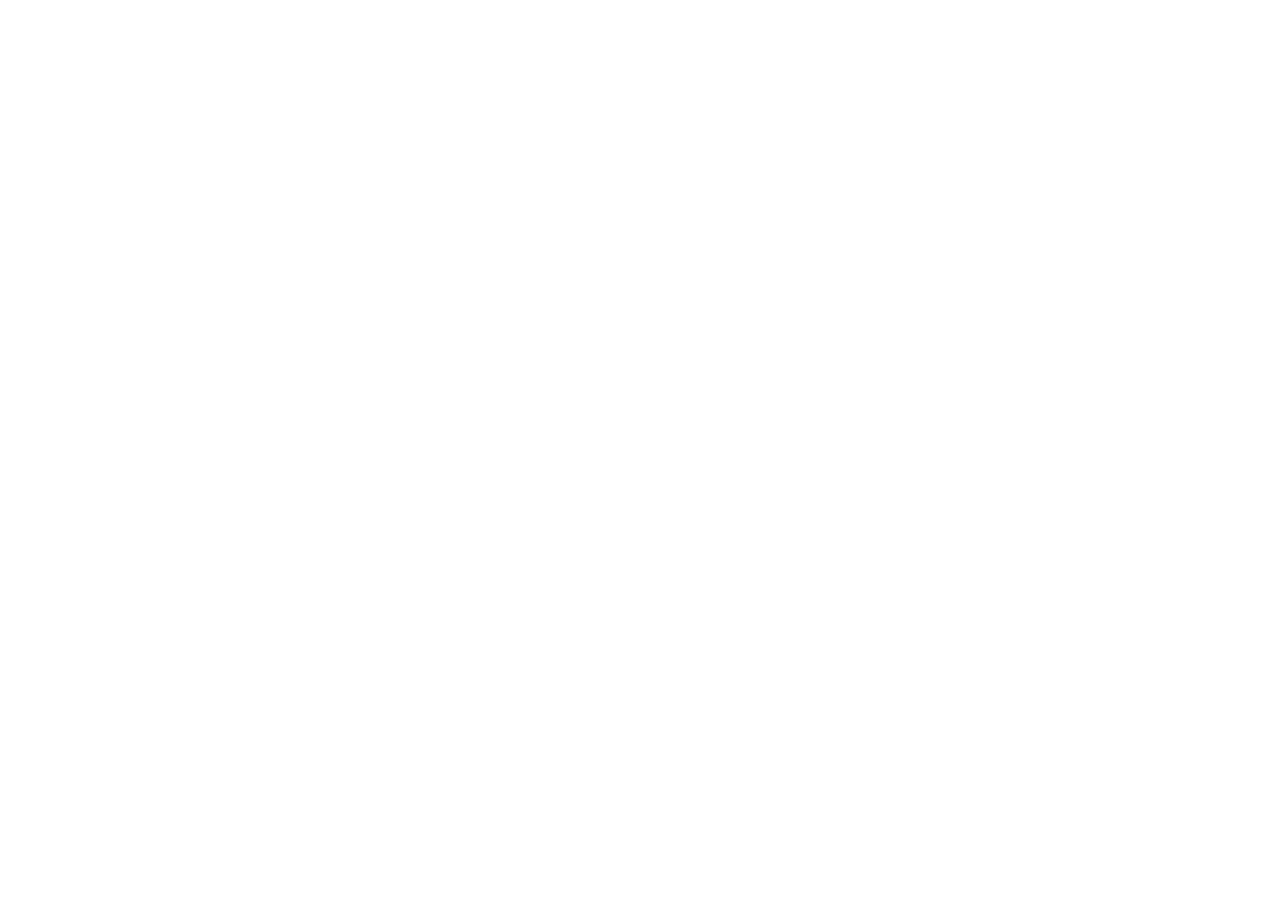
==== index.html @ a7961569 "f" ====
<!DOCTYPE html>
<html lang="en" dir="">
<head>
  <meta charset="UTF-8">
  <meta name="viewport" content="width=device-width, initial-scale=1, shrink-to-fit=no">
  <meta http-equiv="x-ua-compatible" content="ie=edge">
  <title>Weeko Store</title>
  <!-- MDB icon -->
  <link rel="stylesheet" href="css/uikit.min.css">
  <!-- <link rel="stylesheet" href="css/uikit-rtl.min.css"> -->
  <link rel="icon" href="img/logo.png" type="image/x-icon">
  <!-- Font Awesome -->
  <link rel="stylesheet" href="https://use.fontawesome.com/releases/v5.11.2/css/all.css">
  <!-- Google Fonts Roboto -->
  <link rel="stylesheet" href="https://fonts.googleapis.com/css?family=Roboto:300,400,500,700&display=swap">
  <!-- Bootstrap core CSS -->
  <link rel="stylesheet" href="css/bootstrap.min.css">

  <!-- Material Design Bootstrap -->
  <link rel="stylesheet" href="css/mdb.min.css">
<link href="css/loader.min.css" rel="stylesheet">
<link rel="stylesheet" href="css/animate.css">

  <!-- Your custom styles (optional) -->
  <link rel="stylesheet" href="css/style.css">
  <link rel="stylesheet" href="css/store.css">
  <link rel="stylesheet" href="css/course.css">
</head>
<body ng-app="myApp" class="darkMode" id="test">

  <!-- Start your project here-->
  <div ui-view="main"></div>
  <!-- End your project here-->

  <!-- jQuery -->
  <script src="js/uikit.min.js"></script>
  <script type="text/javascript" src="js/jquery.min.js"></script>
  <!-- Bootstrap tooltips -->
  <script type="text/javascript" src="js/popper.min.js"></script>
  <!-- Bootstrap core JavaScript -->
  <script type="text/javascript" src="js/bootstrap.min.js"></script>
  <!-- MDB core JavaScript -->
  <script type="text/javascript" src="js/mdb.min.js"></script>
  <!-- angular js -->
  <script src="lib/angular.min.js"></script>
  <script src="lib/angular-ui-router.min.js"></script>
  <!-- wow.js -->
  <script src="lib/wow.min.js"></script>

  <!-- Your custom scripts (optional) -->
  <script src="js/app/app.js"></script>
  <script src="js/app/lang.js"></script>
  <script src="js/controllers/appCtrl.js"></script>
  <script src="js/controllers/homeCtrl.js"></script>
  <script src="js/controllers/coursesCtrl.js"></script>
  <script src="js/controllers/courseCtrl.js"></script>
  <script src="js/controllers/loginCtrl.js"></script>

  <script>
      new WOW().init();
  </script>

  
</body>
</html>
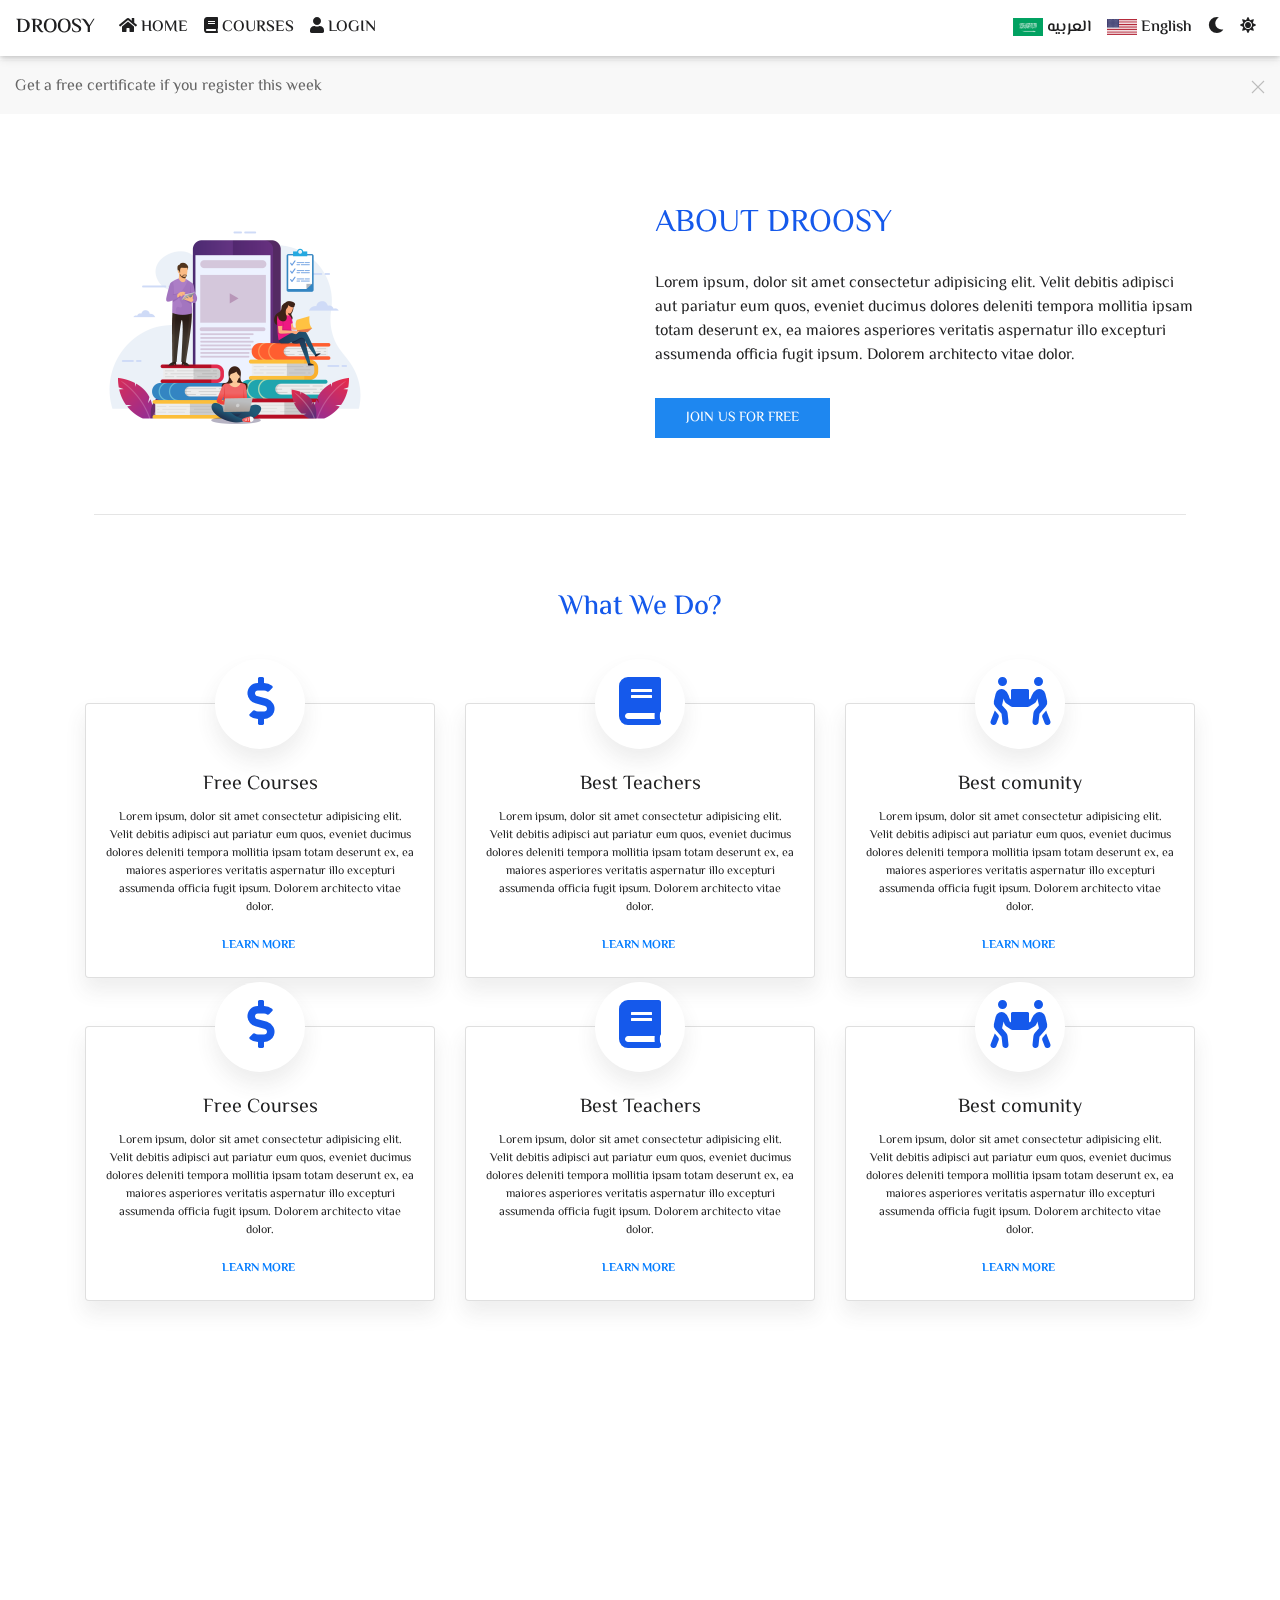
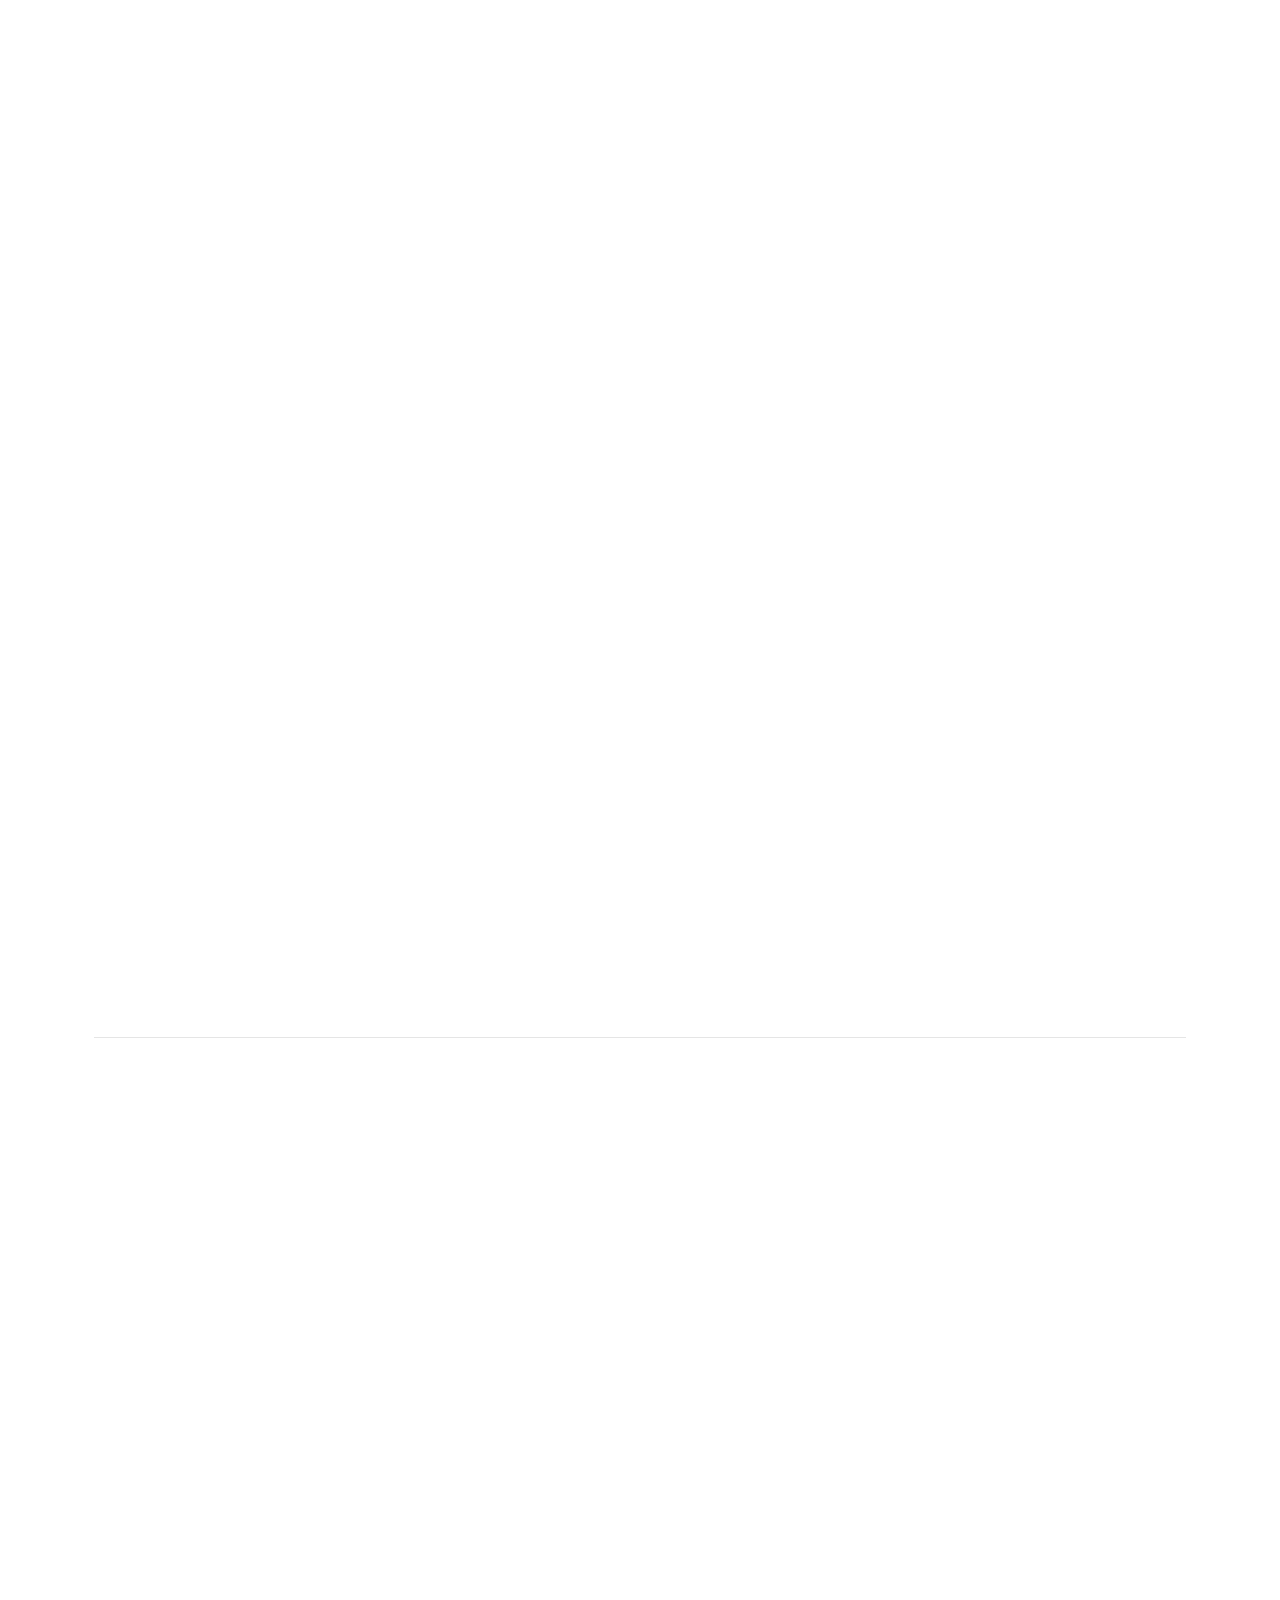
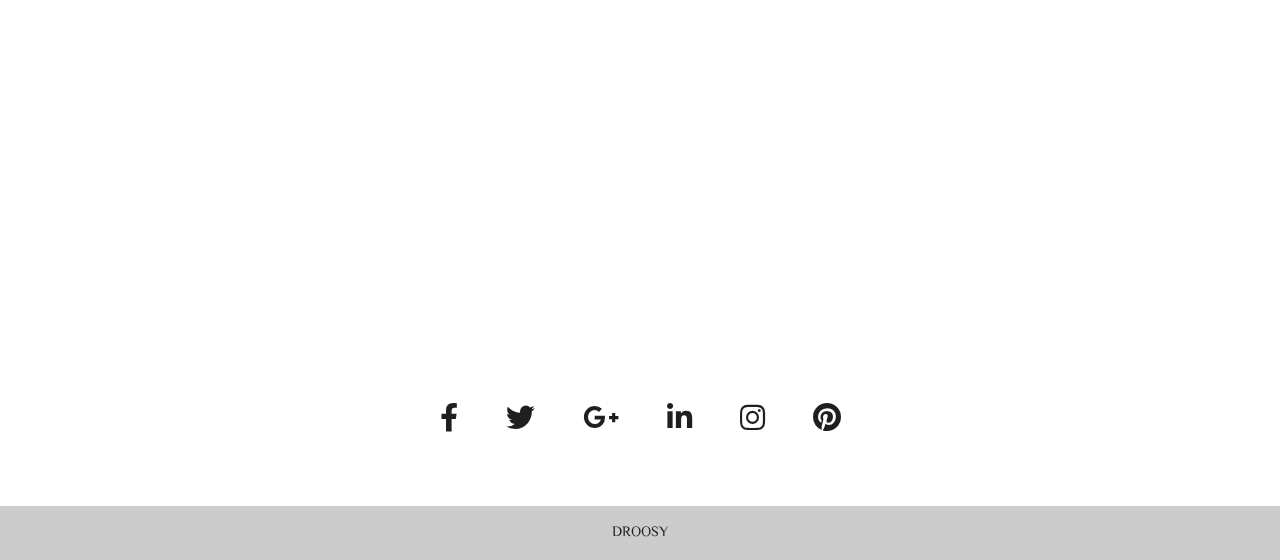
==== commit 5bed5bc0: "Update index.html" ====
--- a/index.html
+++ b/index.html
@@ -4,7 +4,7 @@
   <meta charset="UTF-8">
   <meta name="viewport" content="width=device-width, initial-scale=1, shrink-to-fit=no">
   <meta http-equiv="x-ua-compatible" content="ie=edge">
-  <title>Weeko Store</title>
+  <title>DROSY</title>
   <!-- MDB icon -->
   <link rel="stylesheet" href="css/uikit.min.css">
   <!-- <link rel="stylesheet" href="css/uikit-rtl.min.css"> -->
